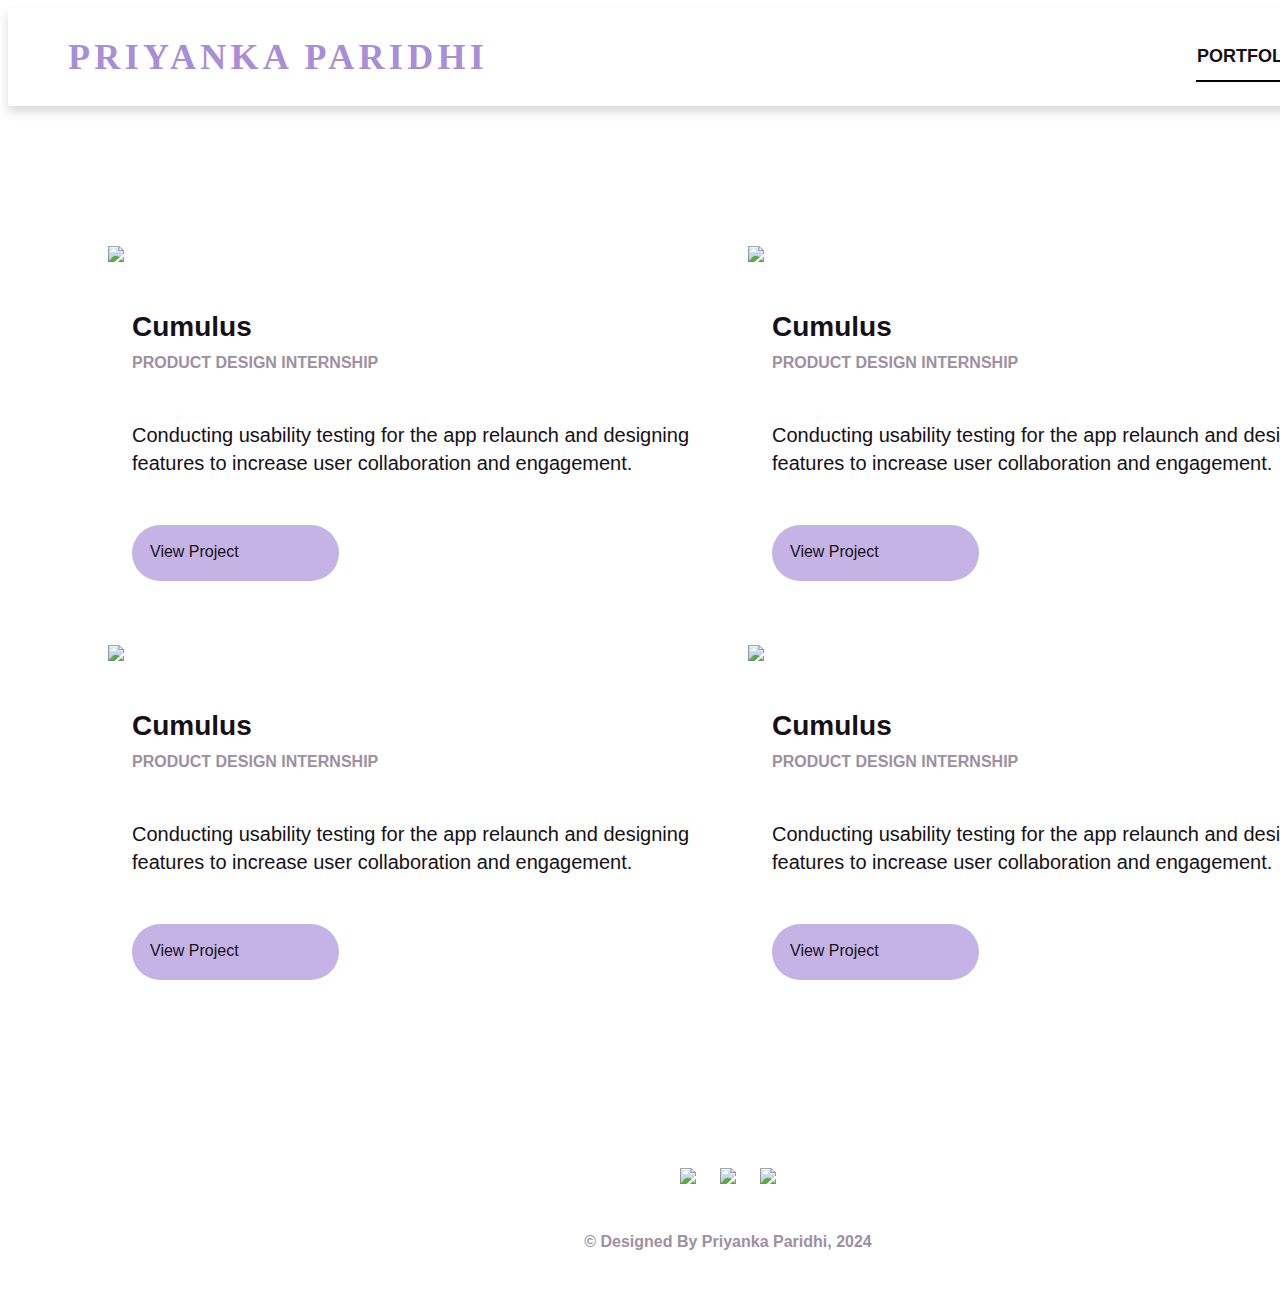
==== portfolio.html @ ad1129c4 "Add files via upload" ====
<!DOCTYPE html>
<html>
  <head>
    <meta charset="utf-8" />
    <link rel="stylesheet" href="globals.css" />
    <link rel="stylesheet" href="portfoliostyleguide.css" />
    <link rel="stylesheet" href="portfolio.css" />
    <link rel="preconnect" href="https://fonts.googleapis.com">
<link rel="preconnect" href="https://fonts.gstatic.com" crossorigin>
<link href="https://fonts.googleapis.com/css2?family=Inter:ital,opsz,wght@0,14..32,100..900;1,14..32,100..900&family=Montagu+Slab:opsz,wght@16..144,100..700&display=swap" rel="stylesheet">

  </head>
  <body>
    <div class="desktop">
      <div class="frame">
        <div class="div">
          <div <li> <a href="index.html" class="text-wrapper">PRIYANKA PARIDHI </a> </li> </div>
          <div class="frame-2">
            <div class="div-wrapper"><div <li> <a href="portfolio.html" class="text-wrapper-2">PORTFOLIO</a> </li> </div></div>
            <div class="frame-3"><div <li> <a href="about.html" class="text-wrapper-2">ABOUT</a> </li></div></div>
            <div class="frame-3"><div <li> <a href="https://drive.google.com/file/d/1MFEoCdj01lYhrSUsgfhnnJv9wAJgZ_L7/view?usp=sharinghttps://drive.google.com/drive/u/0/home" target="_blank" class="text-wrapper-2">RESUME </a> </li></div></div>
          </div>
        </div>
        <div class="frame-4">
          <div class="frame-5">
            <img class="pic 1" src="img/pic 1.svg"</div>
            <div class="frame-6">
              <div class="frame-7">
                <div class="frame-8">
                  <div class="text-wrapper-3">Cumulus</div>
                  <div class="text-wrapper-4">PRODUCT DESIGN INTERNSHIP</div>
                </div>
                <p class="p">
                  Conducting usability testing for the app relaunch and designing features to increase user
                  collaboration and engagement.
                </p>
              </div>
              <div class="button-master">
                <div class="frame-9"><div class="text-wrapper-5">View Project</div></div>
              </div>
            </div>
          </div>
          <div class="frame-5">
            <img class="pic 2" src="img/pic 2.svg"</div>
            <div class="frame-6">
              <div class="frame-7">
                <div class="frame-8">
                  <div class="text-wrapper-3">Cumulus</div>
                  <div class="text-wrapper-4">PRODUCT DESIGN INTERNSHIP</div>
                </div>
                <p class="p">
                  Conducting usability testing for the app relaunch and designing features to increase user
                  collaboration and engagement.
                </p>
              </div>
              <div class="button-master">
                <div class="frame-9"><div class="text-wrapper-5">View Project</div></div>
              </div>
            </div>
          </div>
          <div class="frame-5">
            <img class="pic 3" src="img/pic 3.svg"</div>
            <div class="frame-6">
              <div class="frame-7">
                <div class="frame-8">
                  <div class="text-wrapper-3">Cumulus</div>
                  <div class="text-wrapper-4">PRODUCT DESIGN INTERNSHIP</div>
                </div>
                <p class="p">
                  Conducting usability testing for the app relaunch and designing features to increase user
                  collaboration and engagement.
                </p>
              </div>
              <div class="button-master">
                <div class="frame-9"><div class="text-wrapper-5">View Project</div></div>
              </div>
            </div>
          </div>
          <div class="frame-5">
            <img class="pic 4" src="img/pic 4.svg"</div>
            <div class="frame-6">
              <div class="frame-7">
                <div class="frame-8">
                  <div class="text-wrapper-3">Cumulus</div>
                  <div class="text-wrapper-4">PRODUCT DESIGN INTERNSHIP</div>
                </div>
                <p class="p">
                  Conducting usability testing for the app relaunch and designing features to increase user
                  collaboration and engagement.
                </p>
              </div>
              <div class="button-master">
                <div class="frame-9"><div class="text-wrapper-5">View Project</div></div>
              </div>
            </div>
          </div>
        </div>
        <div class="frame-10">
          <div class="frame-11">
            <a href="https://www.behance.net/priyankaparidhi" target="_blank"> <img class="behance" src="img/behance.svg" />  </a>
            <a href="https://www.linkedin.com/in/priyanka-paridhi-1bbab6147/" target="_blank"> <img class="linkedin" src="img/linkedin.svg" /> </a>
            <a href="mailto:priyanka.paridhi@zohomail.in" target="_blank"> <img class="email" src="img/email.svg" /> </a>
          </div>
          <p class="text-wrapper-6">© Designed By Priyanka Paridhi, 2024</p>
        </div>
      </div>
    </div>
  </body>
</html>
---- portfoliostyleguide.css ----
:root {
    --footer-icon: 0px 2px 5.099999904632568px 0px rgba(197, 179, 229, 0.6);
    --variable-collection-neutral-text-gray-dark-400: rgba(158, 143, 163, 1);
    --variable-collection-neutral-text-black-light-900: rgba(22, 16, 24, 1);
  }
---- portfolio.css ----
.desktop {
    display: flex;
    flex-direction: column;
    align-items: flex-start;
    position: relative;
    background-color: #ffffff;
  }
  
  .desktop .frame {
    display: flex;
    flex-direction: column;
    width: 1440px;
    align-items: center;
    gap: 100px;
    position: relative;
    flex: 0 0 auto;
  }
  
  .desktop .div {
    display: flex;
    align-items: center;
    justify-content: space-between;
    padding: 24px 60px;
    position: relative;
    align-self: stretch;
    width: 100%;
    flex: 0 0 auto;
    background-color: #ffffff;
    box-shadow: 0px 6px 10px #00000026;
  }
  
  .desktop .text-wrapper {
    position: relative;
    width: fit-content;
    font-family: "Montagu Slab-Bold", serif;
    font-weight: 700;
    color: #a88dd8;
    font-size: 36px;
    letter-spacing: 4.32px;
    line-height: 40px;
    white-space: nowrap;
    text-decoration: none;
  }
  
  .desktop .frame-2 {
    display: inline-flex;
    align-items: center;
    gap: 30px;
    position: relative;
    flex: 0 0 auto;
  }
  
  .desktop .div-wrapper {
    display: inline-flex;
    align-items: center;
    justify-content: center;
    gap: 10px;
    padding: 10px 1px;
    position: relative;
    flex: 0 0 auto;
    border-bottom-width: 2px;
    border-bottom-style: solid;
    border-color: #000000;
  }
  
  .desktop .text-wrapper-2 {
    position: relative;
    width: fit-content;
    margin-top: -2.00px;
    font-family: "Inter-SemiBold", sans-serif;
    font-weight: 600;
    color: #161018;
    font-size: 18px;
    letter-spacing: 0;
    line-height: 28px;
    white-space: nowrap;
    text-decoration: none;
  }
  
  .desktop .frame-3 {
    display: inline-flex;
    align-items: center;
    justify-content: center;
    gap: 10px;
    padding: 10px 1px;
    position: relative;
    flex: 0 0 auto;
  }
  
  .desktop .frame-4 {
    display: flex;
    flex-wrap: wrap;
    align-items: flex-end;
    justify-content: center;
    gap: 40px 40px;
    padding: 40px 0px;
    position: relative;
    align-self: stretch;
    width: 100%;
    flex: 0 0 auto;
  }
  
  .desktop .frame-5 {
    display: flex;
    flex-direction: column;
    width: 600px;
    align-items: flex-start;
    gap: 24px;
    position: relative;
  }
  
  .desktop .WEB-USER-TESTING {
    position: relative;
    align-self: stretch;
    width: 100%;
    height: 600px;
    border-radius: 20px;
    background-image: url(./img/WEB-USER-TESTING.png);
    background-size: cover;
    background-position: 50% 50%;
  }
  
  .desktop .frame-6 {
    display: flex;
    flex-direction: column;
    align-items: flex-start;
    gap: 28px;
    padding: 24px;
    position: relative;
    align-self: stretch;
    width: 100%;
    flex: 0 0 auto;
  }
  
  .desktop .frame-7 {
    display: flex;
    flex-direction: column;
    align-items: flex-start;
    gap: 24px;
    position: relative;
    align-self: stretch;
    width: 100%;
    flex: 0 0 auto;
  }
  
  .desktop .frame-8 {
    display: inline-flex;
    flex-direction: column;
    align-items: flex-start;
    gap: 4px;
    position: relative;
    flex: 0 0 auto;
  }
  
  .desktop .text-wrapper-3 {
    position: relative;
    align-self: stretch;
    margin-top: -1.00px;
    font-family: "Inter-Bold", sans-serif;
    font-weight: 700;
    color: #161018;
    font-size: 28px;
    letter-spacing: 0;
    line-height: 36px;
  }
  
  .desktop .text-wrapper-4 {
    position: relative;
    align-self: stretch;
    font-family: "Inter-SemiBold", sans-serif;
    font-weight: 600;
    color: var(--variable-collection-neutral-text-gray-dark-400);
    font-size: 16px;
    letter-spacing: 0;
    line-height: 28px;
  }
  
  .desktop .p {
    position: relative;
    align-self: stretch;
    font-family: "Inter-Regular", sans-serif;
    font-weight: 400;
    color: #161018;
    font-size: 20px;
    letter-spacing: 0;
    line-height: 28px;
  }
  
  .desktop .button-master {
    position: relative;
    height: 56px;
    background-color: #c5b3e5;
    border-radius: 100px;
  }
  
  .desktop .frame-9 {
    display: flex;
    width: 171px;
    align-items: center;
    gap: 11px;
    padding: 0px 18px;
    position: relative;
    top: 16px;
  }
  
  .desktop .text-wrapper-5 {
    position: relative;
    width: fit-content;
    margin-top: -1.00px;
    font-family: "Inter-Medium", sans-serif;
    font-weight: 500;
    color: var(--variable-collection-neutral-text-black-light-900);
    font-size: 16px;
    text-align: center;
    letter-spacing: 0;
    line-height: 24px;
    white-space: nowrap;
  }
  
  .desktop .mockup-of-a-poster {
    position: relative;
    align-self: stretch;
    width: 100%;
    height: 600px;
    border-radius: 20px;
    background-image: url(./img/mockup-of-a-poster-on-a-wall.png);
    background-size: cover;
    background-position: 50% 50%;
  }
  
  .desktop .linen-grayish-bluea {
    position: relative;
    align-self: stretch;
    width: 100%;
    height: 600px;
    border-radius: 20px;
    background-image: url(./img/linen-grayish-blue-a-classic-texture.png);
    background-size: cover;
    background-position: 50% 50%;
  }
  
  .desktop .ABSTRACT {
    position: relative;
    align-self: stretch;
    width: 100%;
    height: 600px;
    border-radius: 20px;
    background-image: url(./img/ABSTRACT.png);
    background-size: cover;
    background-position: 50% 50%;
  }
  
  .desktop .frame-10 {
    display: flex;
    flex-direction: column;
    align-items: center;
    gap: 24px;
    padding: 24px 0px;
    position: relative;
    align-self: stretch;
    width: 100%;
    flex: 0 0 auto;
  }
  
  .desktop .frame-11 {
    display: flex;
    width: 138px;
    align-items: flex-end;
    justify-content: center;
    gap: 24px;
    position: relative;
    flex: 0 0 auto;
  }
  
  .desktop .ri-behance-fill {
    position: relative;
    width: 41.84px;
    height: 33.79px;
    margin-bottom: -3.79px;
    margin-left: -3.85px;
  }
  
  .desktop .line-md-linkedin {
    position: relative;
    width: 34.7px;
    height: 34.7px;
    margin-top: -0.60px;
    margin-bottom: -4.10px;
  }
  
  .desktop .ic-outline-email {
    position: relative;
    width: 35.2px;
    height: 32.1px;
    margin-bottom: -2.10px;
    margin-right: -2.60px;
  }
  
  .desktop .text-wrapper-6 {
    position: relative;
    align-self: stretch;
    font-family: "Inter-SemiBold", sans-serif;
    font-weight: 600;
    color: var(--variable-collection-neutral-text-gray-dark-400);
    font-size: 16px;
    text-align: center;
    letter-spacing: 0;
    line-height: 28px;
  }
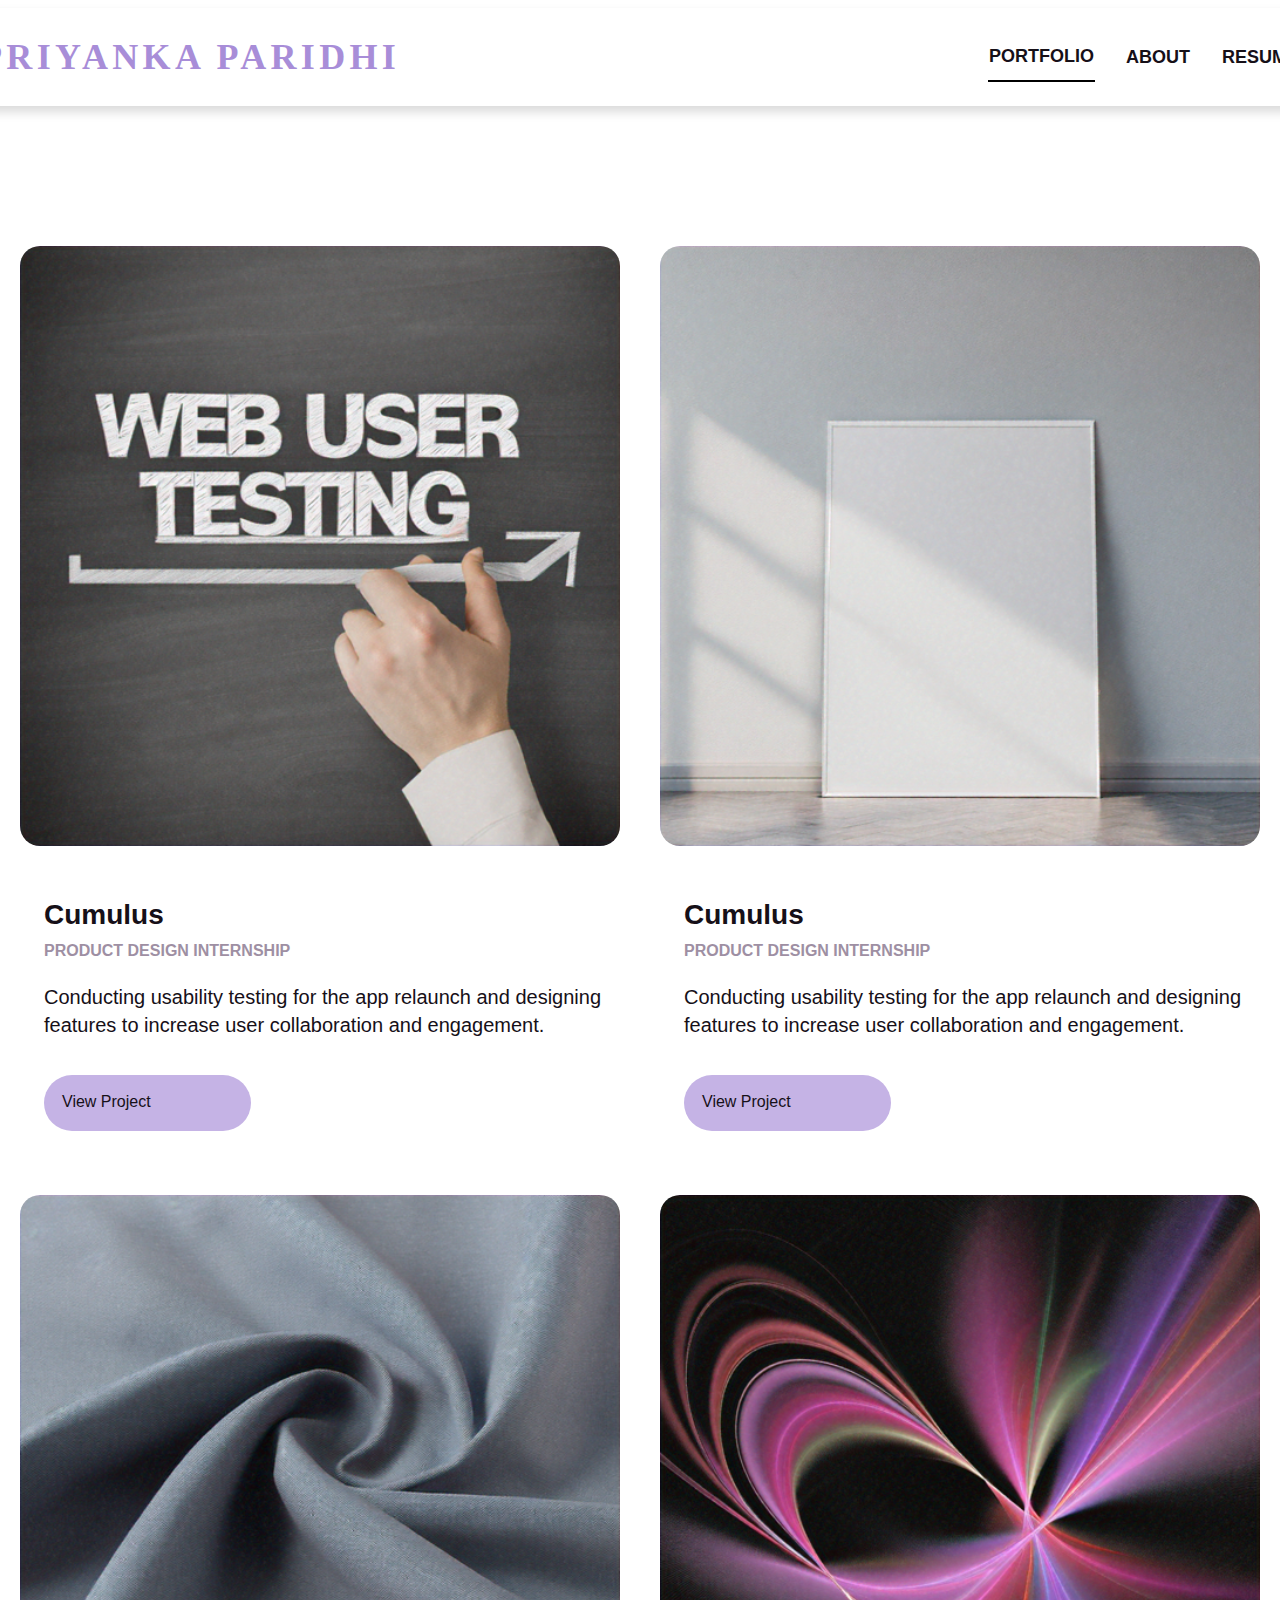
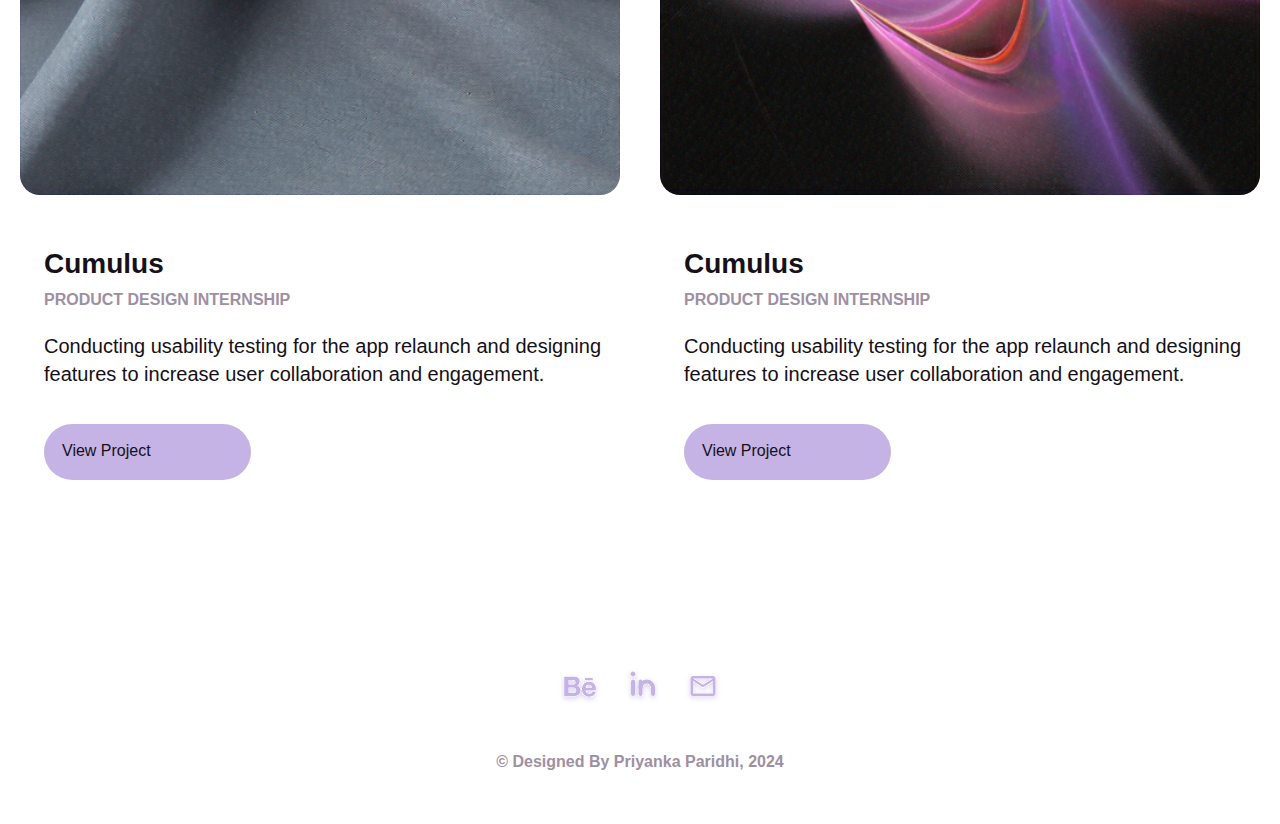
==== commit 391f18cf: "Add files via upload" ====
--- a/portfolio.html
+++ b/portfolio.html
@@ -23,7 +23,9 @@
         </div>
         <div class="frame-4">
           <div class="frame-5">
-            <img class="pic 1" src="img/pic 1.svg"</div>
+            <a href="project1.html">
+              <img class="pic 1" src="img/pic 1.svg" alt="Project Image 1">
+            </a>
             <div class="frame-6">
               <div class="frame-7">
                 <div class="frame-8">
@@ -36,12 +38,18 @@
                 </p>
               </div>
               <div class="button-master">
-                <div class="frame-9"><div class="text-wrapper-5">View Project</div></div>
+                <a href="project1.html">
+                  <div class="frame-9">
+                    <div class="text-wrapper-5">View Project</div>
+                  </div>
+                </a>
               </div>
             </div>
           </div>
           <div class="frame-5">
-            <img class="pic 2" src="img/pic 2.svg"</div>
+            <a href="project1.html">
+              <img class="pic 2" src="img/pic 2.svg" alt="Project Image 1">
+            </a>
             <div class="frame-6">
               <div class="frame-7">
                 <div class="frame-8">
@@ -54,12 +62,18 @@
                 </p>
               </div>
               <div class="button-master">
-                <div class="frame-9"><div class="text-wrapper-5">View Project</div></div>
+                <a href="project1.html">
+                  <div class="frame-9">
+                    <div class="text-wrapper-5">View Project</div>
+                  </div>
+                </a>
               </div>
             </div>
           </div>
           <div class="frame-5">
-            <img class="pic 3" src="img/pic 3.svg"</div>
+            <a href="project1.html">
+              <img class="pic 3" src="img/pic 3.svg" alt="Project Image 1">
+            </a>
             <div class="frame-6">
               <div class="frame-7">
                 <div class="frame-8">
@@ -72,12 +86,18 @@
                 </p>
               </div>
               <div class="button-master">
-                <div class="frame-9"><div class="text-wrapper-5">View Project</div></div>
+                <a href="project1.html">
+                  <div class="frame-9">
+                    <div class="text-wrapper-5">View Project</div>
+                  </div>
+                </a>
               </div>
             </div>
           </div>
           <div class="frame-5">
-            <img class="pic 4" src="img/pic 4.svg"</div>
+            <a href="project1.html"> 
+              <img class="pic 4" src="img/pic 4.svg" alt="Project Image 1">
+            </a>
             <div class="frame-6">
               <div class="frame-7">
                 <div class="frame-8">
@@ -90,7 +110,11 @@
                 </p>
               </div>
               <div class="button-master">
-                <div class="frame-9"><div class="text-wrapper-5">View Project</div></div>
+                <a href="project1.html">
+                  <div class="frame-9">
+                    <div class="text-wrapper-5">View Project</div>
+                  </div>
+                </a>
               </div>
             </div>
           </div>
--- a/portfolio.css
+++ b/portfolio.css
@@ -1,7 +1,7 @@
 .desktop {
     display: flex;
     flex-direction: column;
-    align-items: flex-start;
+    align-items: center;
     position: relative;
     background-color: #ffffff;
   }
@@ -23,7 +23,7 @@
     padding: 24px 60px;
     position: relative;
     align-self: stretch;
-    width: 100%;
+    width: 1440;
     flex: 0 0 auto;
     background-color: #ffffff;
     box-shadow: 0px 6px 10px #00000026;
@@ -90,12 +90,12 @@
   .desktop .frame-4 {
     display: flex;
     flex-wrap: wrap;
-    align-items: flex-end;
+    align-items: center;
     justify-content: center;
     gap: 40px 40px;
     padding: 40px 0px;
     position: relative;
-    align-self: stretch;
+    align-self: center;
     width: 100%;
     flex: 0 0 auto;
   }
@@ -178,6 +178,7 @@
   .desktop .p {
     position: relative;
     align-self: stretch;
+    margin-top: -6.00px;
     font-family: "Inter-Regular", sans-serif;
     font-weight: 400;
     color: #161018;
@@ -188,9 +189,14 @@
   
   .desktop .button-master {
     position: relative;
+    margin-top: -12.00px;
     height: 56px;
     background-color: #c5b3e5;
     border-radius: 100px;
+  }
+
+  .button-master a {
+    text-decoration: none !important;
   }
   
   .desktop .frame-9 {
@@ -215,6 +221,7 @@
     letter-spacing: 0;
     line-height: 24px;
     white-space: nowrap;
+    text-decoration: none;
   }
   
   .desktop .mockup-of-a-poster {
